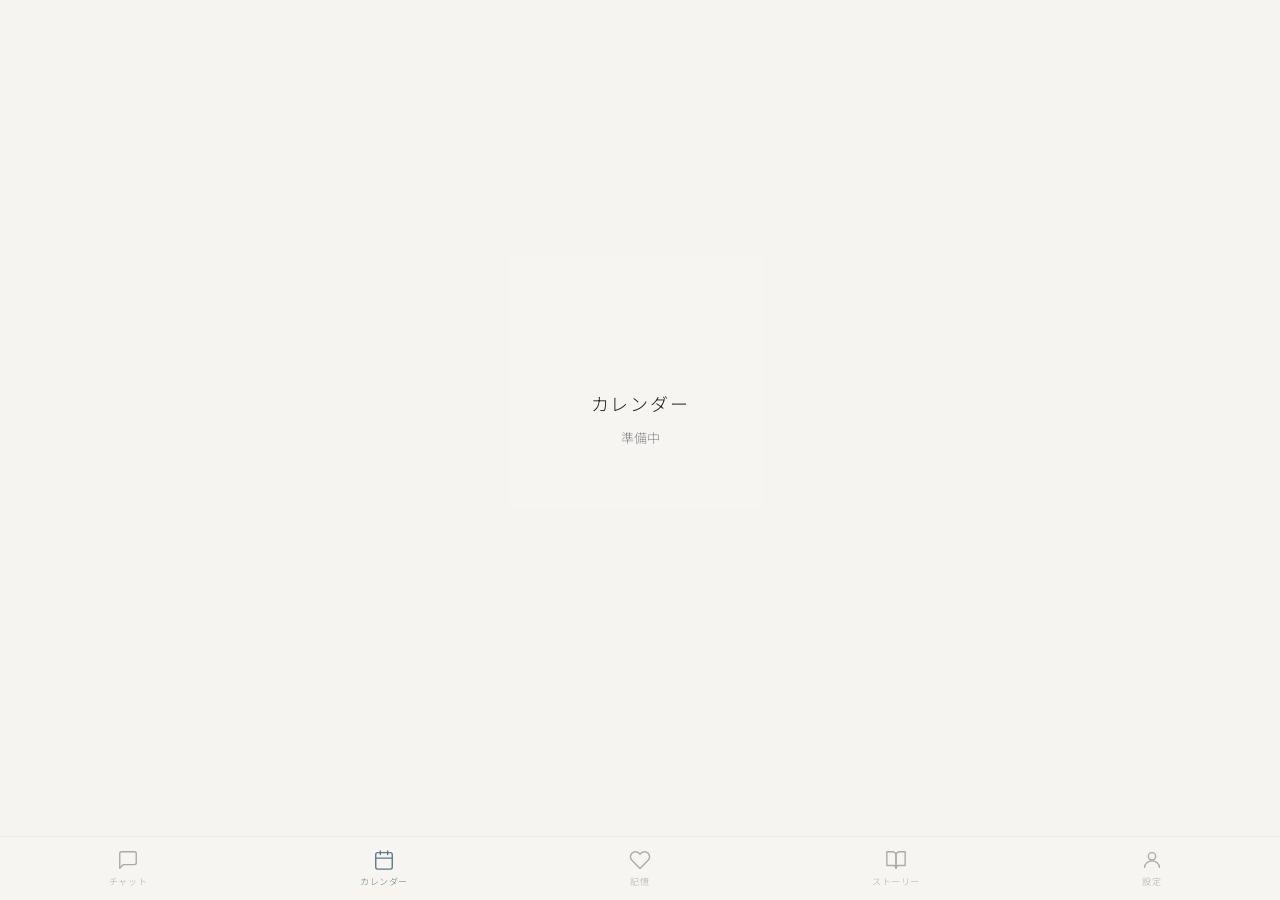
==== calendar.html @ 13427aef "feat: Phase1 UIリニューアル実装（チャット画面・デザイン・ナビ・モード切替） - index.html: 全面リライト（bg-layer/bg-overlay/app構造・5タブナビ） " ====
<!DOCTYPE html>
<html lang="ja">
<head>
    <meta charset="UTF-8">
    <meta name="viewport" content="width=device-width, initial-scale=1.0, viewport-fit=cover">
    <title>カレンダー — ゆい × 湊</title>
    <link rel="preconnect" href="https://fonts.googleapis.com">
    <link href="https://fonts.googleapis.com/css2?family=Noto+Sans+JP:wght@300;400&display=swap" rel="stylesheet">
    <link rel="stylesheet" href="css/style.css">
</head>
<body style="background:#F7F5F1;">
    <div class="placeholder-page">
        <h2>カレンダー</h2>
        <p>準備中</p>
    </div>
    <nav class="tab-bar">
        <a href="index.html" class="tab-item"><svg viewBox="0 0 24 24"><path d="M21 15a2 2 0 0 1-2 2H7l-4 4V5a2 2 0 0 1 2-2h14a2 2 0 0 1 2 2z"/></svg><span>チャット</span></a>
        <a href="calendar.html" class="tab-item active"><svg viewBox="0 0 24 24"><rect x="3" y="4" width="18" height="18" rx="2"/><line x1="16" y1="2" x2="16" y2="6"/><line x1="8" y1="2" x2="8" y2="6"/><line x1="3" y1="10" x2="21" y2="10"/></svg><span>カレンダー</span></a>
        <a href="memory.html" class="tab-item"><svg viewBox="0 0 24 24"><path d="M20.84 4.61a5.5 5.5 0 0 0-7.78 0L12 5.67l-1.06-1.06a5.5 5.5 0 0 0-7.78 7.78l1.06 1.06L12 21.23l7.78-7.78 1.06-1.06a5.5 5.5 0 0 0 0-7.78z"/></svg><span>記憶</span></a>
        <a href="story.html" class="tab-item"><svg viewBox="0 0 24 24"><path d="M2 3h6a4 4 0 0 1 4 4v14a3 3 0 0 0-3-3H2z"/><path d="M22 3h-6a4 4 0 0 0-4 4v14a3 3 0 0 1 3-3h7z"/></svg><span>ストーリー</span></a>
        <a href="character.html" class="tab-item"><svg viewBox="0 0 24 24"><circle cx="12" cy="8" r="4"/><path d="M4 20c0-4 3.6-7 8-7s8 3 8 7"/></svg><span>設定</span></a>
    </nav>
</body>
</html>
---- css/style.css ----
/* ===== RESET & BASE ===== */
*, *::before, *::after {
    box-sizing: border-box;
    margin: 0;
    padding: 0;
    -webkit-tap-highlight-color: transparent;
}

:root {
    --accent: #5C7A8A;
    --accent-light: rgba(92, 122, 138, 0.15);
    --text: #1A1A1A;
    --text-sub: #888888;
    --border: #E5E0DA;
    --surface: rgba(247, 245, 241, 0.92);
    --font: 'Noto Sans JP', sans-serif;
    --tab-h: 64px;
}

html, body {
    height: 100%;
    overflow: hidden;
    font-family: var(--font);
    font-weight: 300;
    background: #1a1a1a;
}

/* ===== BACKGROUND ===== */
.bg-layer {
    position: fixed;
    inset: 0;
    background-size: cover;
    background-position: center;
    z-index: 0;
    transition: opacity 0.8s ease;
}

.bg-layer.fade-out { opacity: 0; }

.bg-overlay {
    position: fixed;
    inset: 0;
    background: rgba(0, 0, 0, 0.38);
    z-index: 1;
}

/* ===== APP SHELL ===== */
.app {
    position: fixed;
    inset: 0;
    bottom: var(--tab-h);
    z-index: 2;
    display: flex;
    flex-direction: column;
}

/* ===== TOP BAR ===== */
.top-bar {
    display: flex;
    justify-content: space-between;
    align-items: center;
    padding: 14px 20px;
    padding-top: calc(14px + env(safe-area-inset-top, 0px));
    backdrop-filter: blur(24px) saturate(1.2);
    -webkit-backdrop-filter: blur(24px) saturate(1.2);
    background: rgba(0, 0, 0, 0.18);
    border-bottom: 1px solid rgba(255, 255, 255, 0.08);
    flex-shrink: 0;
}

.situation-info {
    display: flex;
    align-items: center;
    gap: 10px;
}

.location-name {
    font-size: 13px;
    font-weight: 300;
    color: rgba(255, 255, 255, 0.9);
    letter-spacing: 0.08em;
}

.mode-tag {
    font-size: 10px;
    color: rgba(255, 255, 255, 0.7);
    border: 1px solid rgba(255, 255, 255, 0.3);
    border-radius: 20px;
    padding: 2px 9px;
    letter-spacing: 0.06em;
}

.mode-tag.line-mode {
    border-color: rgba(92, 122, 138, 0.6);
    color: rgba(180, 210, 225, 0.9);
}

.current-time {
    font-size: 12px;
    color: rgba(255, 255, 255, 0.5);
    letter-spacing: 0.05em;
    font-feature-settings: "tnum";
}

/* ===== CHAT AREA ===== */
.chat-area {
    flex: 1;
    overflow-y: auto;
    padding: 24px 20px 16px;
    display: flex;
    flex-direction: column;
    gap: 20px;
    scroll-behavior: smooth;
    scrollbar-width: none;
    -ms-overflow-style: none;
}

.chat-area::-webkit-scrollbar { display: none; }

/* ===== LINE MODE ===== */
.line-msg {
    display: flex;
    flex-direction: column;
    max-width: 72%;
    gap: 3px;
}

.line-msg.yui { align-self: flex-end; align-items: flex-end; }
.line-msg.minato { align-self: flex-start; align-items: flex-start; }

.line-sender {
    font-size: 10px;
    color: rgba(255, 255, 255, 0.45);
    letter-spacing: 0.04em;
    padding: 0 4px;
}

.bubble {
    padding: 11px 16px;
    font-size: 14px;
    line-height: 1.7;
    font-weight: 300;
    word-break: break-word;
}

.line-msg.yui .bubble {
    background: rgba(92, 122, 138, 0.88);
    color: #fff;
    border-radius: 20px 20px 4px 20px;
    backdrop-filter: blur(10px);
}

.line-msg.minato .bubble {
    background: rgba(255, 255, 255, 0.88);
    color: var(--text);
    border-radius: 20px 20px 20px 4px;
    backdrop-filter: blur(10px);
}

/* ===== TOGETHER MODE ===== */
.together-msg {
    align-self: center;
    text-align: center;
    max-width: 300px;
    display: flex;
    flex-direction: column;
    gap: 6px;
}

.together-msg.yui {
    max-width: 280px;
}

.action-text {
    font-size: 12px;
    font-style: italic;
    color: rgba(255, 255, 255, 0.5);
    line-height: 1.6;
    letter-spacing: 0.02em;
}

.dialogue-text {
    font-size: 15px;
    font-weight: 300;
    color: rgba(255, 255, 255, 0.95);
    line-height: 1.9;
    text-shadow: 0 1px 6px rgba(0, 0, 0, 0.4);
    letter-spacing: 0.02em;
}

.together-msg.yui .dialogue-text {
    font-size: 13px;
    color: rgba(255, 255, 255, 0.6);
}

/* ===== TYPING INDICATOR ===== */
.typing-indicator {
    display: flex;
    gap: 5px;
    align-items: center;
    padding: 12px 16px;
    background: rgba(255, 255, 255, 0.88);
    border-radius: 20px 20px 20px 4px;
    width: fit-content;
    backdrop-filter: blur(10px);
    align-self: flex-start;
}

.typing-dot {
    width: 6px;
    height: 6px;
    border-radius: 50%;
    background: #bbb;
    animation: blink 1.4s infinite both;
}

.typing-dot:nth-child(2) { animation-delay: 0.2s; }
.typing-dot:nth-child(3) { animation-delay: 0.4s; }

@keyframes blink {
    0%, 80%, 100% { opacity: 0.25; transform: translateY(0); }
    40% { opacity: 1; transform: translateY(-3px); }
}

/* ===== ERROR MSG ===== */
.error-msg {
    align-self: center;
    font-size: 12px;
    color: rgba(255, 120, 100, 0.9);
    background: rgba(0, 0, 0, 0.3);
    padding: 8px 14px;
    border-radius: 12px;
    backdrop-filter: blur(8px);
}

/* ===== INPUT AREA ===== */
.input-area {
    flex-shrink: 0;
    padding: 12px 16px 16px;
    backdrop-filter: blur(24px) saturate(1.2);
    -webkit-backdrop-filter: blur(24px) saturate(1.2);
    background: rgba(0, 0, 0, 0.18);
    border-top: 1px solid rgba(255, 255, 255, 0.08);
}

.input-row {
    display: flex;
    align-items: center;
    gap: 10px;
    background: rgba(255, 255, 255, 0.12);
    border: 1px solid rgba(255, 255, 255, 0.18);
    border-radius: 28px;
    padding: 8px 8px 8px 18px;
}

.input-row input {
    flex: 1;
    background: none;
    border: none;
    outline: none;
    font-family: var(--font);
    font-size: 14px;
    font-weight: 300;
    color: rgba(255, 255, 255, 0.9);
    min-width: 0;
}

.input-row input::placeholder {
    color: rgba(255, 255, 255, 0.35);
}

.send-btn {
    width: 38px;
    height: 38px;
    border-radius: 50%;
    background: rgba(255, 255, 255, 0.9);
    border: none;
    cursor: pointer;
    display: flex;
    align-items: center;
    justify-content: center;
    color: var(--accent);
    flex-shrink: 0;
    transition: background 0.2s, transform 0.1s;
}

.send-btn:active { transform: scale(0.93); }
.send-btn:disabled { opacity: 0.4; cursor: default; }

.send-btn svg {
    width: 17px;
    height: 17px;
}

/* ===== TAB BAR ===== */
.tab-bar {
    position: fixed;
    bottom: 0;
    left: 0;
    right: 0;
    height: var(--tab-h);
    padding-bottom: env(safe-area-inset-bottom, 0px);
    backdrop-filter: blur(24px) saturate(1.2);
    -webkit-backdrop-filter: blur(24px) saturate(1.2);
    background: rgba(247, 245, 241, 0.88);
    border-top: 1px solid rgba(229, 224, 218, 0.6);
    display: flex;
    z-index: 10;
}

.tab-item {
    flex: 1;
    display: flex;
    flex-direction: column;
    align-items: center;
    justify-content: center;
    gap: 4px;
    text-decoration: none;
    color: #aaa;
    font-size: 9px;
    letter-spacing: 0.06em;
    transition: color 0.2s;
}

.tab-item.active { color: var(--accent); }

.tab-item svg {
    width: 22px;
    height: 22px;
    stroke: currentColor;
    fill: none;
    stroke-width: 1.5;
    stroke-linecap: round;
    stroke-linejoin: round;
}

/* ===== PLACEHOLDER PAGES ===== */
.placeholder-page {
    position: fixed;
    inset: 0;
    bottom: var(--tab-h);
    background: var(--surface);
    display: flex;
    flex-direction: column;
    align-items: center;
    justify-content: center;
    gap: 12px;
    z-index: 2;
}

.placeholder-page h2 {
    font-size: 18px;
    font-weight: 300;
    color: var(--text);
    letter-spacing: 0.1em;
}

.placeholder-page p {
    font-size: 13px;
    color: var(--text-sub);
}
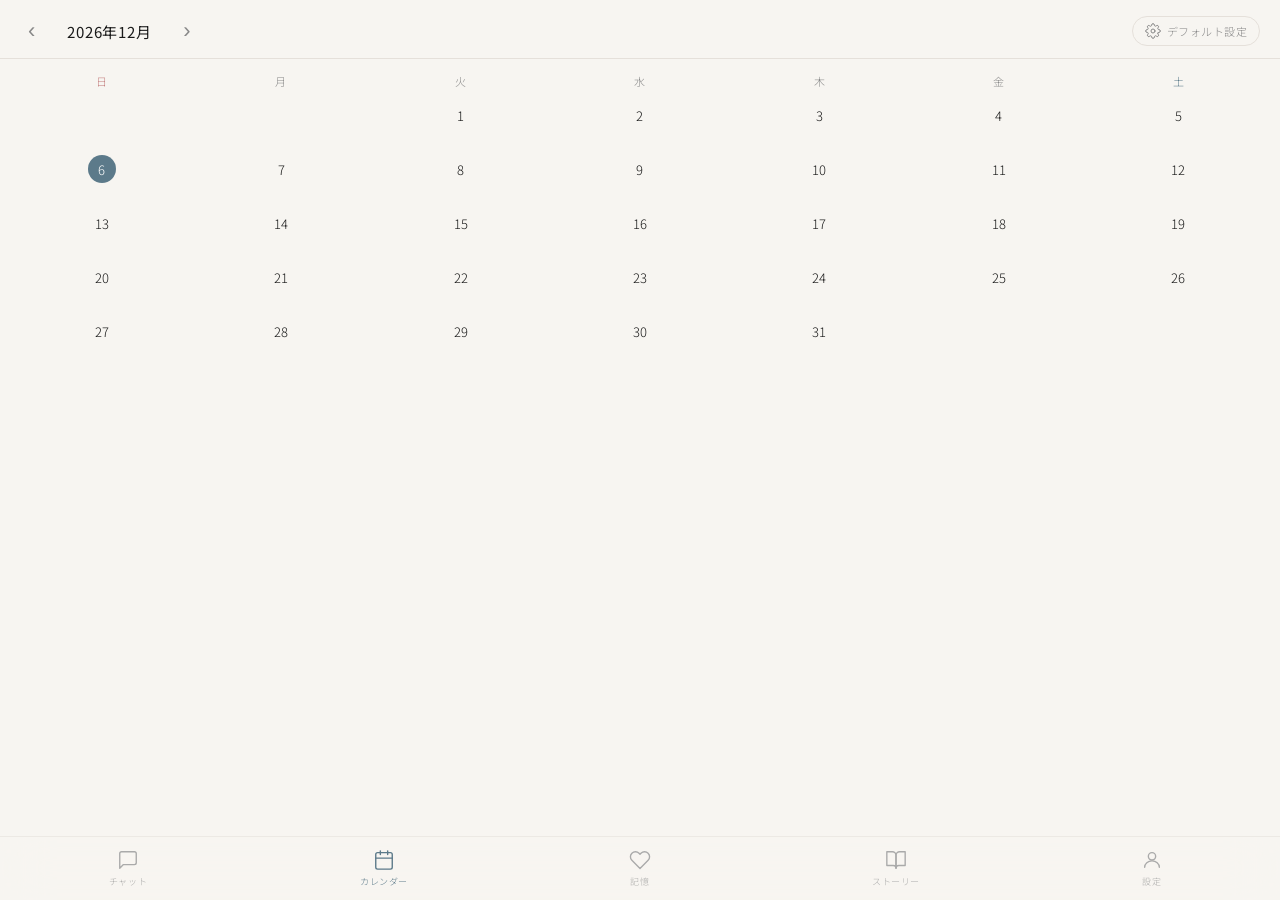
==== commit 054d8852: "feat: カレンダー画面実装（月表示・イベント追加・デフォルトスケジュール・チャット連動） フロントエンド: - calendar.html: 月カレンダーUI + イベント追加モーダル + デフォ" ====
--- a/calendar.html
+++ b/calendar.html
@@ -8,11 +8,33 @@
     <link href="https://fonts.googleapis.com/css2?family=Noto+Sans+JP:wght@300;400&display=swap" rel="stylesheet">
     <link rel="stylesheet" href="css/style.css">
 </head>
-<body style="background:#F7F5F1;">
-    <div class="placeholder-page">
-        <h2>カレンダー</h2>
-        <p>準備中</p>
+<body class="cal-page">
+
+    <!-- ── メイン ── -->
+    <div class="cal-app">
+
+        <!-- ヘッダー -->
+        <header class="cal-header">
+            <div class="cal-nav">
+                <button class="cal-nav-btn" onclick="prevMonth()">‹</button>
+                <span id="calMonthLabel" class="cal-month-label"></span>
+                <button class="cal-nav-btn" onclick="nextMonth()">›</button>
+            </div>
+            <button class="cal-schedule-btn" onclick="openScheduleModal()">
+                <svg viewBox="0 0 24 24" fill="none" stroke="currentColor" stroke-width="1.5" stroke-linecap="round" stroke-linejoin="round" width="16" height="16"><circle cx="12" cy="12" r="3"/><path d="M19.4 15a1.65 1.65 0 0 0 .33 1.82l.06.06a2 2 0 0 1-2.83 2.83l-.06-.06a1.65 1.65 0 0 0-1.82-.33 1.65 1.65 0 0 0-1 1.51V21a2 2 0 0 1-4 0v-.09A1.65 1.65 0 0 0 9 19.4a1.65 1.65 0 0 0-1.82.33l-.06.06a2 2 0 0 1-2.83-2.83l.06-.06A1.65 1.65 0 0 0 4.68 15a1.65 1.65 0 0 0-1.51-1H3a2 2 0 0 1 0-4h.09A1.65 1.65 0 0 0 4.6 9a1.65 1.65 0 0 0-.33-1.82l-.06-.06a2 2 0 0 1 2.83-2.83l.06.06A1.65 1.65 0 0 0 9 4.68a1.65 1.65 0 0 0 1-1.51V3a2 2 0 0 1 4 0v.09a1.65 1.65 0 0 0 1 1.51 1.65 1.65 0 0 0 1.82-.33l.06-.06a2 2 0 0 1 2.83 2.83l-.06.06A1.65 1.65 0 0 0 19.4 9a1.65 1.65 0 0 0 1.51 1H21a2 2 0 0 1 0 4h-.09a1.65 1.65 0 0 0-1.51 1z"/></svg>
+                デフォルト設定
+            </button>
+        </header>
+
+        <!-- カレンダーグリッド -->
+        <div class="cal-grid" id="calGrid"></div>
+
+        <!-- 日付パネル -->
+        <div class="date-panel" id="datePanel"></div>
+
     </div>
+
+    <!-- タブバー -->
     <nav class="tab-bar">
         <a href="index.html" class="tab-item"><svg viewBox="0 0 24 24"><path d="M21 15a2 2 0 0 1-2 2H7l-4 4V5a2 2 0 0 1 2-2h14a2 2 0 0 1 2 2z"/></svg><span>チャット</span></a>
         <a href="calendar.html" class="tab-item active"><svg viewBox="0 0 24 24"><rect x="3" y="4" width="18" height="18" rx="2"/><line x1="16" y1="2" x2="16" y2="6"/><line x1="8" y1="2" x2="8" y2="6"/><line x1="3" y1="10" x2="21" y2="10"/></svg><span>カレンダー</span></a>
@@ -20,5 +42,93 @@
         <a href="story.html" class="tab-item"><svg viewBox="0 0 24 24"><path d="M2 3h6a4 4 0 0 1 4 4v14a3 3 0 0 0-3-3H2z"/><path d="M22 3h-6a4 4 0 0 0-4 4v14a3 3 0 0 1 3-3h7z"/></svg><span>ストーリー</span></a>
         <a href="character.html" class="tab-item"><svg viewBox="0 0 24 24"><circle cx="12" cy="8" r="4"/><path d="M4 20c0-4 3.6-7 8-7s8 3 8 7"/></svg><span>設定</span></a>
     </nav>
+
+    <!-- ── イベント追加モーダル ── -->
+    <div class="modal-backdrop" id="eventModalBackdrop"></div>
+    <div class="modal" id="eventModal">
+        <div class="modal-header">
+            <span class="modal-title">予定を追加</span>
+            <button class="modal-close" onclick="closeEventModal()">×</button>
+        </div>
+        <form id="eventForm" class="modal-body">
+            <div class="form-group">
+                <label class="form-label">タイトル</label>
+                <input type="text" id="eventTitle" class="form-input" placeholder="例：記念日ディナー" required>
+            </div>
+            <div class="form-group">
+                <label class="form-label">日付</label>
+                <input type="date" id="eventDate" class="form-input" required>
+            </div>
+            <div class="form-group">
+                <label class="form-label">種類</label>
+                <div class="type-select">
+                    <label class="type-opt"><input type="radio" name="eventTypeR" value="plan" checked><span style="--c:#5C7A8A">予定</span></label>
+                    <label class="type-opt"><input type="radio" name="eventTypeR" value="anniversary"><span style="--c:#C27B7B">記念日</span></label>
+                    <label class="type-opt"><input type="radio" name="eventTypeR" value="memory"><span style="--c:#B5935A">思い出</span></label>
+                </div>
+                <input type="hidden" id="eventType" value="plan">
+            </div>
+            <div class="form-group">
+                <label class="form-label">場所</label>
+                <select id="eventLocation" class="form-input form-select">
+                    <option value="home_minato">湊の家</option>
+                    <option value="home_yui">ゆいの家</option>
+                    <option value="workplace">職場</option>
+                    <option value="cafe">カフェ</option>
+                    <option value="date_out">外出・デート</option>
+                    <option value="travel">旅行先</option>
+                </select>
+            </div>
+            <div class="form-group">
+                <label class="form-label">モード</label>
+                <div class="form-static" id="eventModeDisplay">いっしょ</div>
+            </div>
+            <div class="form-row">
+                <div class="form-group">
+                    <label class="form-label">開始時間（任意）</label>
+                    <input type="time" id="eventStartTime" class="form-input">
+                </div>
+                <div class="form-group">
+                    <label class="form-label">終了時間（任意）</label>
+                    <input type="time" id="eventEndTime" class="form-input">
+                </div>
+            </div>
+            <button type="submit" id="eventSubmitBtn" class="form-submit">保存する</button>
+        </form>
+    </div>
+
+    <!-- ── デフォルトスケジュールモーダル ── -->
+    <div class="modal-backdrop" id="scheduleModalBackdrop"></div>
+    <div class="modal" id="scheduleModal">
+        <div class="modal-header">
+            <span class="modal-title">デフォルト設定</span>
+            <button class="modal-close" onclick="closeScheduleModal()">×</button>
+        </div>
+        <div class="modal-body">
+            <p class="schedule-note">予定がない日に適用されるデフォルトの場所・モードを設定できます。</p>
+
+            <div class="schedule-section">
+                <h3 class="schedule-day-label">平日</h3>
+                <div id="scheduleWeekday"></div>
+            </div>
+
+            <div class="schedule-section">
+                <h3 class="schedule-day-label">土日・祝日</h3>
+                <div id="scheduleWeekend"></div>
+            </div>
+
+            <button id="scheduleSaveBtn" class="form-submit" onclick="handleSaveSchedule()">保存する</button>
+        </div>
+    </div>
+
+    <script src="js/calendar.js"></script>
+    <script>
+        // radio → hidden input 同期
+        document.querySelectorAll('input[name="eventTypeR"]').forEach(r => {
+            r.addEventListener('change', () => {
+                document.getElementById('eventType').value = r.value;
+            });
+        });
+    </script>
 </body>
 </html>
--- a/css/style.css
+++ b/css/style.css
@@ -359,3 +359,461 @@
     font-size: 13px;
     color: var(--text-sub);
 }
+
+/* ===== CALENDAR PAGE ===== */
+.cal-page {
+    background: #F7F5F1;
+    min-height: 100%;
+}
+
+.cal-app {
+    position: fixed;
+    inset: 0;
+    bottom: var(--tab-h);
+    display: flex;
+    flex-direction: column;
+    background: #F7F5F1;
+    overflow-y: auto;
+    z-index: 2;
+}
+
+.cal-header {
+    display: flex;
+    align-items: center;
+    justify-content: space-between;
+    padding: 16px 20px 12px;
+    padding-top: calc(16px + env(safe-area-inset-top, 0px));
+    background: #F7F5F1;
+    border-bottom: 1px solid var(--border);
+    flex-shrink: 0;
+    position: sticky;
+    top: 0;
+    z-index: 5;
+}
+
+.cal-nav {
+    display: flex;
+    align-items: center;
+    gap: 16px;
+}
+
+.cal-month-label {
+    font-size: 15px;
+    font-weight: 400;
+    color: var(--text);
+    letter-spacing: 0.05em;
+    min-width: 100px;
+    text-align: center;
+}
+
+.cal-nav-btn {
+    background: none;
+    border: none;
+    font-size: 22px;
+    color: var(--text-sub);
+    cursor: pointer;
+    padding: 4px 8px;
+    line-height: 1;
+    transition: color 0.15s;
+}
+.cal-nav-btn:hover { color: var(--accent); }
+
+.cal-schedule-btn {
+    display: flex;
+    align-items: center;
+    gap: 6px;
+    background: none;
+    border: 1px solid var(--border);
+    border-radius: 20px;
+    padding: 6px 12px;
+    font-family: var(--font);
+    font-size: 11px;
+    font-weight: 300;
+    color: var(--text-sub);
+    cursor: pointer;
+    letter-spacing: 0.04em;
+    transition: border-color 0.15s, color 0.15s;
+}
+.cal-schedule-btn:hover { border-color: var(--accent); color: var(--accent); }
+.cal-schedule-btn svg { flex-shrink: 0; }
+
+.cal-grid {
+    display: grid;
+    grid-template-columns: repeat(7, 1fr);
+    padding: 8px 12px 0;
+    flex-shrink: 0;
+}
+
+.cal-weekday {
+    text-align: center;
+    font-size: 11px;
+    color: var(--text-sub);
+    padding: 6px 0;
+    letter-spacing: 0.04em;
+}
+.cal-weekday.sun { color: #C27B7B; }
+.cal-weekday.sat { color: var(--accent); }
+
+.cal-day {
+    display: flex;
+    flex-direction: column;
+    align-items: center;
+    padding: 6px 2px 8px;
+    cursor: pointer;
+    border-radius: 8px;
+    transition: background 0.12s;
+    min-height: 54px;
+    position: relative;
+}
+.cal-day:hover:not(.empty) { background: rgba(92, 122, 138, 0.06); }
+.cal-day.empty { cursor: default; }
+
+.cal-day.today .cal-day-num {
+    background: var(--accent);
+    color: #fff;
+    border-radius: 50%;
+    width: 28px;
+    height: 28px;
+    display: flex;
+    align-items: center;
+    justify-content: center;
+}
+
+.cal-day.selected:not(.today) .cal-day-num {
+    background: rgba(92, 122, 138, 0.15);
+    border-radius: 50%;
+    width: 28px;
+    height: 28px;
+    display: flex;
+    align-items: center;
+    justify-content: center;
+}
+
+.cal-day-num {
+    font-size: 13px;
+    font-weight: 300;
+    color: var(--text);
+    width: 28px;
+    height: 28px;
+    display: flex;
+    align-items: center;
+    justify-content: center;
+}
+
+.cal-dots {
+    display: flex;
+    gap: 3px;
+    margin-top: 3px;
+}
+
+.cal-dot {
+    width: 5px;
+    height: 5px;
+    border-radius: 50%;
+    display: block;
+}
+
+.date-panel {
+    display: none;
+    padding: 16px 20px;
+    border-top: 1px solid var(--border);
+    flex-shrink: 0;
+}
+.date-panel.active { display: block; }
+
+.date-panel-header {
+    display: flex;
+    align-items: center;
+    justify-content: space-between;
+    margin-bottom: 12px;
+}
+
+.date-panel-title {
+    font-size: 14px;
+    font-weight: 400;
+    color: var(--text);
+    letter-spacing: 0.04em;
+}
+
+.add-event-btn {
+    background: var(--accent);
+    color: #fff;
+    border: none;
+    border-radius: 20px;
+    padding: 6px 14px;
+    font-family: var(--font);
+    font-size: 12px;
+    font-weight: 300;
+    cursor: pointer;
+    letter-spacing: 0.04em;
+    transition: opacity 0.15s;
+}
+.add-event-btn:hover { opacity: 0.85; }
+
+.date-panel-empty {
+    font-size: 13px;
+    color: var(--text-sub);
+    text-align: center;
+    padding: 16px 0;
+}
+
+.event-item {
+    display: flex;
+    align-items: center;
+    gap: 10px;
+    padding: 10px 0;
+    border-bottom: 1px solid var(--border);
+}
+.event-item:last-child { border-bottom: none; }
+
+.event-dot-sm {
+    width: 8px;
+    height: 8px;
+    border-radius: 50%;
+    flex-shrink: 0;
+}
+
+.event-info {
+    flex: 1;
+    display: flex;
+    flex-direction: column;
+    gap: 2px;
+}
+
+.event-title {
+    font-size: 14px;
+    font-weight: 300;
+    color: var(--text);
+}
+
+.event-meta {
+    font-size: 11px;
+    color: var(--text-sub);
+    letter-spacing: 0.03em;
+}
+
+.event-delete-btn {
+    background: none;
+    border: none;
+    color: var(--text-sub);
+    font-size: 16px;
+    cursor: pointer;
+    padding: 4px 8px;
+    line-height: 1;
+    transition: color 0.15s;
+    flex-shrink: 0;
+}
+.event-delete-btn:hover { color: #C27B7B; }
+
+/* ===== MODAL ===== */
+.modal-backdrop {
+    display: none;
+    position: fixed;
+    inset: 0;
+    background: rgba(0, 0, 0, 0.4);
+    z-index: 20;
+}
+
+.modal {
+    display: none;
+    position: fixed;
+    left: 50%;
+    top: 50%;
+    transform: translate(-50%, -50%);
+    width: calc(100% - 40px);
+    max-width: 440px;
+    max-height: 90vh;
+    background: #fff;
+    border-radius: 20px;
+    z-index: 21;
+    overflow: hidden;
+    flex-direction: column;
+}
+
+.modal-backdrop.open { display: block; }
+.modal.open { display: flex; flex-direction: column; }
+
+.modal-header {
+    display: flex;
+    align-items: center;
+    justify-content: space-between;
+    padding: 18px 20px 14px;
+    border-bottom: 1px solid var(--border);
+    flex-shrink: 0;
+}
+
+.modal-title {
+    font-size: 15px;
+    font-weight: 400;
+    color: var(--text);
+    letter-spacing: 0.05em;
+}
+
+.modal-close {
+    background: none;
+    border: none;
+    font-size: 20px;
+    color: var(--text-sub);
+    cursor: pointer;
+    padding: 0 4px;
+    line-height: 1;
+}
+
+.modal-body {
+    overflow-y: auto;
+    padding: 20px;
+    display: flex;
+    flex-direction: column;
+    gap: 16px;
+}
+
+.form-group {
+    display: flex;
+    flex-direction: column;
+    gap: 6px;
+}
+
+.form-row {
+    display: grid;
+    grid-template-columns: 1fr 1fr;
+    gap: 12px;
+}
+
+.form-label {
+    font-size: 11px;
+    color: var(--text-sub);
+    letter-spacing: 0.06em;
+}
+
+.form-input {
+    border: 1px solid var(--border);
+    border-radius: 10px;
+    padding: 10px 12px;
+    font-family: var(--font);
+    font-size: 14px;
+    font-weight: 300;
+    color: var(--text);
+    background: #fff;
+    outline: none;
+    transition: border-color 0.15s;
+    width: 100%;
+    box-sizing: border-box;
+    -webkit-appearance: none;
+}
+.form-input:focus { border-color: var(--accent); }
+
+.form-select { cursor: pointer; }
+
+.form-static {
+    font-size: 13px;
+    color: var(--accent);
+    padding: 4px 0;
+    font-weight: 400;
+    letter-spacing: 0.04em;
+}
+
+.type-select {
+    display: flex;
+    gap: 10px;
+}
+
+.type-opt {
+    display: flex;
+    align-items: center;
+    gap: 6px;
+    cursor: pointer;
+    padding: 8px 14px;
+    border: 1px solid var(--border);
+    border-radius: 20px;
+    transition: border-color 0.15s;
+    flex: 1;
+    justify-content: center;
+}
+
+.type-opt input { display: none; }
+
+.type-opt span {
+    font-size: 12px;
+    font-weight: 300;
+    color: var(--c, var(--accent));
+    letter-spacing: 0.04em;
+}
+
+.type-opt:has(input:checked) {
+    border-color: var(--c, var(--accent));
+    background: rgba(92, 122, 138, 0.06);
+}
+
+.form-submit {
+    background: var(--accent);
+    color: #fff;
+    border: none;
+    border-radius: 12px;
+    padding: 14px;
+    font-family: var(--font);
+    font-size: 14px;
+    font-weight: 300;
+    cursor: pointer;
+    letter-spacing: 0.05em;
+    transition: opacity 0.15s;
+    width: 100%;
+    margin-top: 4px;
+}
+.form-submit:hover { opacity: 0.88; }
+.form-submit:disabled { opacity: 0.45; cursor: default; }
+
+.schedule-note {
+    font-size: 12px;
+    color: var(--text-sub);
+    line-height: 1.7;
+    margin-bottom: 4px;
+}
+
+.schedule-section { margin-bottom: 20px; }
+
+.schedule-day-label {
+    font-size: 12px;
+    font-weight: 400;
+    color: var(--text-sub);
+    letter-spacing: 0.08em;
+    margin-bottom: 8px;
+}
+
+.schedule-row {
+    display: flex;
+    align-items: center;
+    gap: 10px;
+    padding: 8px 0;
+    border-bottom: 1px solid var(--border);
+}
+.schedule-row:last-child { border-bottom: none; }
+
+.schedule-time {
+    font-size: 11px;
+    color: var(--text-sub);
+    min-width: 90px;
+    letter-spacing: 0.02em;
+}
+
+.schedule-loc-select {
+    flex: 1;
+    border: 1px solid var(--border);
+    border-radius: 8px;
+    padding: 6px 10px;
+    font-family: var(--font);
+    font-size: 13px;
+    font-weight: 300;
+    color: var(--text);
+    background: #fff;
+    outline: none;
+    -webkit-appearance: none;
+    cursor: pointer;
+}
+
+.schedule-mode {
+    font-size: 11px;
+    color: var(--accent);
+    min-width: 40px;
+    text-align: right;
+    letter-spacing: 0.04em;
+}
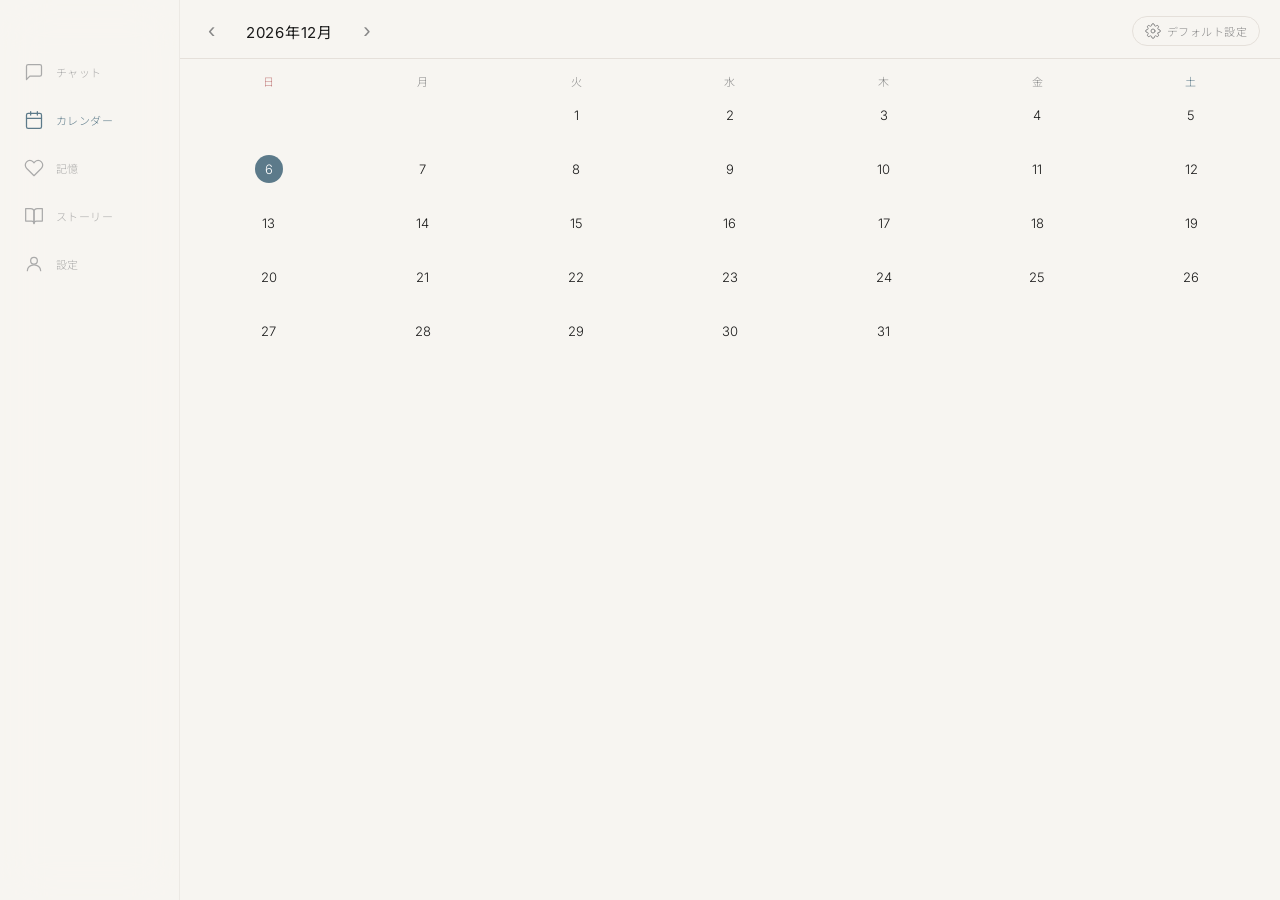
==== commit 0e4e4349: "style: フォント Inter 追加・トップバー＆入力欄をベージュ系に変更 - 全HTMLに Inter フォント追加（数字・ラテン文字に適用） - --font を Inter → Noto S" ====
--- a/calendar.html
+++ b/calendar.html
@@ -5,7 +5,7 @@
     <meta name="viewport" content="width=device-width, initial-scale=1.0, viewport-fit=cover">
     <title>カレンダー — ゆい × 湊</title>
     <link rel="preconnect" href="https://fonts.googleapis.com">
-    <link href="https://fonts.googleapis.com/css2?family=Noto+Sans+JP:wght@300;400&display=swap" rel="stylesheet">
+    <link href="https://fonts.googleapis.com/css2?family=Inter:wght@300;400&family=Noto+Sans+JP:wght@300;400&display=swap" rel="stylesheet">
     <link rel="stylesheet" href="css/style.css">
 </head>
 <body class="cal-page">
--- a/css/style.css
+++ b/css/style.css
@@ -12,8 +12,9 @@
     --text: #1A1A1A;
     --text-sub: #888888;
     --border: #E5E0DA;
-    --surface: rgba(247, 245, 241, 0.92);
-    --font: 'Noto Sans JP', sans-serif;
+    --surface: rgba(247, 245, 241, 0.95);
+    --bg: #F5F2EE;
+    --font: 'Inter', 'Noto Sans JP', sans-serif;
     --tab-h: 64px;
 }
 
@@ -40,7 +41,7 @@
 .bg-overlay {
     position: fixed;
     inset: 0;
-    background: rgba(0, 0, 0, 0.38);
+    background: rgba(0, 0, 0, 0.22);
     z-index: 1;
 }
 
@@ -61,10 +62,10 @@
     align-items: center;
     padding: 14px 20px;
     padding-top: calc(14px + env(safe-area-inset-top, 0px));
-    backdrop-filter: blur(24px) saturate(1.2);
-    -webkit-backdrop-filter: blur(24px) saturate(1.2);
-    background: rgba(0, 0, 0, 0.18);
-    border-bottom: 1px solid rgba(255, 255, 255, 0.08);
+    backdrop-filter: blur(20px) saturate(1.1);
+    -webkit-backdrop-filter: blur(20px) saturate(1.1);
+    background: rgba(245, 242, 238, 0.92);
+    border-bottom: 1px solid var(--border);
     flex-shrink: 0;
 }
 
@@ -76,29 +77,31 @@
 
 .location-name {
     font-size: 13px;
-    font-weight: 300;
-    color: rgba(255, 255, 255, 0.9);
-    letter-spacing: 0.08em;
+    font-weight: 400;
+    color: var(--text);
+    letter-spacing: 0.06em;
 }
 
 .mode-tag {
     font-size: 10px;
-    color: rgba(255, 255, 255, 0.7);
-    border: 1px solid rgba(255, 255, 255, 0.3);
+    color: var(--text-sub);
+    border: 1px solid var(--border);
     border-radius: 20px;
     padding: 2px 9px;
     letter-spacing: 0.06em;
+    font-family: 'Inter', sans-serif;
 }
 
 .mode-tag.line-mode {
-    border-color: rgba(92, 122, 138, 0.6);
-    color: rgba(180, 210, 225, 0.9);
+    border-color: rgba(92, 122, 138, 0.5);
+    color: var(--accent);
 }
 
 .current-time {
     font-size: 12px;
-    color: rgba(255, 255, 255, 0.5);
-    letter-spacing: 0.05em;
+    color: var(--text-sub);
+    letter-spacing: 0.03em;
+    font-family: 'Inter', sans-serif;
     font-feature-settings: "tnum";
 }
 
@@ -159,38 +162,53 @@
 
 /* ===== TOGETHER MODE ===== */
 .together-msg {
-    align-self: center;
-    text-align: center;
-    max-width: 300px;
-    display: flex;
-    flex-direction: column;
-    gap: 6px;
+    display: flex;
+    flex-direction: column;
+    max-width: 72%;
+    gap: 4px;
+}
+
+.together-msg.minato {
+    align-self: flex-start;
+    align-items: flex-start;
 }
 
 .together-msg.yui {
-    max-width: 280px;
-}
-
+    align-self: flex-end;
+    align-items: flex-end;
+}
+
+/* 行動描写：吹き出し外・斜体・薄字 */
 .action-text {
-    font-size: 12px;
+    font-size: 13px;
     font-style: italic;
-    color: rgba(255, 255, 255, 0.5);
+    color: rgba(255, 255, 255, 0.42);
     line-height: 1.6;
     letter-spacing: 0.02em;
-}
-
-.dialogue-text {
-    font-size: 15px;
-    font-weight: 300;
+    padding: 0 4px;
+}
+
+/* いっしょモードの吹き出し */
+.dialogue-bubble {
+    padding: 11px 16px;
+    font-size: 14px;
+    line-height: 1.7;
+    font-weight: 300;
+    word-break: break-word;
+    backdrop-filter: blur(10px);
+    -webkit-backdrop-filter: blur(10px);
+}
+
+.together-msg.minato .dialogue-bubble {
+    background: rgba(18, 18, 18, 0.72);
     color: rgba(255, 255, 255, 0.95);
-    line-height: 1.9;
-    text-shadow: 0 1px 6px rgba(0, 0, 0, 0.4);
-    letter-spacing: 0.02em;
-}
-
-.together-msg.yui .dialogue-text {
-    font-size: 13px;
-    color: rgba(255, 255, 255, 0.6);
+    border-radius: 20px 20px 20px 4px;
+}
+
+.together-msg.yui .dialogue-bubble {
+    background: rgba(92, 122, 138, 0.88);
+    color: #fff;
+    border-radius: 20px 20px 4px 20px;
 }
 
 /* ===== TYPING INDICATOR ===== */
@@ -237,18 +255,18 @@
 .input-area {
     flex-shrink: 0;
     padding: 12px 16px 16px;
-    backdrop-filter: blur(24px) saturate(1.2);
-    -webkit-backdrop-filter: blur(24px) saturate(1.2);
-    background: rgba(0, 0, 0, 0.18);
-    border-top: 1px solid rgba(255, 255, 255, 0.08);
+    backdrop-filter: blur(20px) saturate(1.1);
+    -webkit-backdrop-filter: blur(20px) saturate(1.1);
+    background: rgba(245, 242, 238, 0.92);
+    border-top: 1px solid var(--border);
 }
 
 .input-row {
     display: flex;
     align-items: center;
     gap: 10px;
-    background: rgba(255, 255, 255, 0.12);
-    border: 1px solid rgba(255, 255, 255, 0.18);
+    background: rgba(255, 255, 255, 0.75);
+    border: 1px solid var(--border);
     border-radius: 28px;
     padding: 8px 8px 8px 18px;
 }
@@ -261,12 +279,12 @@
     font-family: var(--font);
     font-size: 14px;
     font-weight: 300;
-    color: rgba(255, 255, 255, 0.9);
+    color: var(--text);
     min-width: 0;
 }
 
 .input-row input::placeholder {
-    color: rgba(255, 255, 255, 0.35);
+    color: rgba(26, 26, 26, 0.35);
 }
 
 .send-btn {
@@ -358,6 +376,78 @@
 .placeholder-page p {
     font-size: 13px;
     color: var(--text-sub);
+}
+
+/* ===== PC LAYOUT (768px+) ===== */
+@media (min-width: 768px) {
+    :root {
+        --side-nav-w: 180px;
+    }
+
+    /* App shifts right of side nav */
+    .app,
+    .cal-app {
+        left: var(--side-nav-w);
+        bottom: 0;
+    }
+
+    /* Bottom tab → Left side nav */
+    .tab-bar {
+        top: 0;
+        left: 0;
+        right: auto;
+        bottom: 0;
+        width: var(--side-nav-w);
+        height: 100%;
+        flex-direction: column;
+        justify-content: flex-start;
+        align-items: stretch;
+        border-top: none;
+        border-right: 1px solid rgba(229, 224, 218, 0.6);
+        padding: 48px 0 24px;
+    }
+
+    .tab-item {
+        flex: 0 0 auto;
+        flex-direction: row;
+        justify-content: flex-start;
+        gap: 12px;
+        padding: 14px 24px;
+        font-size: 11px;
+        letter-spacing: 0.04em;
+    }
+
+    .tab-item svg {
+        width: 20px;
+        height: 20px;
+        flex-shrink: 0;
+    }
+
+    /* Compact chat area centered */
+    .chat-area {
+        max-width: 680px;
+        width: 100%;
+        align-self: center;
+        padding: 24px 32px 16px;
+    }
+
+    .input-area {
+        max-width: 680px;
+        width: 100%;
+        align-self: center;
+        padding: 12px 32px 20px;
+    }
+
+    /* LINE bubbles less spread */
+    .line-msg {
+        max-width: 52%;
+    }
+
+    /* Placeholder pages on PC */
+    .placeholder-page {
+        left: var(--side-nav-w);
+        bottom: 0;
+    }
 }
 
 /* ===== CALENDAR PAGE ===== */
@@ -817,3 +907,155 @@
     text-align: right;
     letter-spacing: 0.04em;
 }
+
+@media (min-width: 768px) {
+    .cal-app {
+        left: var(--side-nav-w);
+        bottom: 0;
+    }
+}
+
+/* ===== MEMORY PAGE ===== */
+.mem-app {
+    position: fixed;
+    inset: 0;
+    bottom: var(--tab-h);
+    display: flex;
+    flex-direction: column;
+    background: #F7F5F1;
+    overflow-y: auto;
+    z-index: 2;
+}
+
+.mem-header {
+    display: flex;
+    align-items: flex-start;
+    justify-content: space-between;
+    padding: 20px 20px 16px;
+    padding-top: calc(20px + env(safe-area-inset-top, 0px));
+    background: #F7F5F1;
+    border-bottom: 1px solid var(--border);
+    flex-shrink: 0;
+    position: sticky;
+    top: 0;
+    z-index: 5;
+}
+
+.mem-title {
+    font-size: 17px;
+    font-weight: 400;
+    color: var(--text);
+    letter-spacing: 0.04em;
+}
+
+.mem-subtitle {
+    font-size: 11px;
+    color: var(--text-sub);
+    margin-top: 3px;
+    letter-spacing: 0.03em;
+}
+
+.mem-count {
+    font-size: 12px;
+    color: var(--text-sub);
+    letter-spacing: 0.02em;
+    margin-top: 4px;
+}
+
+.mem-list {
+    flex: 1;
+    padding: 8px 0 24px;
+}
+
+.mem-loading {
+    display: flex;
+    justify-content: center;
+    padding: 48px 0;
+}
+
+/* typing indicator reuse */
+.mem-loading .typing-indicator {
+    background: rgba(92, 122, 138, 0.12);
+}
+
+.mem-section {
+    padding: 0;
+}
+
+.mem-month {
+    font-size: 11px;
+    color: var(--text-sub);
+    letter-spacing: 0.06em;
+    padding: 16px 20px 8px;
+}
+
+.mem-item {
+    display: flex;
+    align-items: flex-start;
+    gap: 12px;
+    padding: 14px 20px;
+    border-bottom: 1px solid var(--border);
+    transition: background 0.15s;
+}
+
+.mem-item:last-child {
+    border-bottom: none;
+}
+
+.mem-heart {
+    width: 14px;
+    height: 14px;
+    color: #C27B7B;
+    flex-shrink: 0;
+    margin-top: 3px;
+    opacity: 0.75;
+}
+
+.mem-body {
+    flex: 1;
+    display: flex;
+    align-items: baseline;
+    justify-content: space-between;
+    gap: 12px;
+}
+
+.mem-text {
+    font-size: 14px;
+    font-weight: 300;
+    color: var(--text);
+    line-height: 1.6;
+    letter-spacing: 0.02em;
+}
+
+.mem-date {
+    font-size: 11px;
+    color: var(--text-sub);
+    flex-shrink: 0;
+    letter-spacing: 0.02em;
+}
+
+.mem-empty {
+    text-align: center;
+    color: var(--text-sub);
+    font-size: 13px;
+    padding: 64px 20px;
+    letter-spacing: 0.04em;
+}
+
+@media (min-width: 768px) {
+    .mem-app {
+        left: var(--side-nav-w);
+        bottom: 0;
+    }
+
+    .mem-list {
+        max-width: 640px;
+        width: 100%;
+        align-self: center;
+    }
+
+    .mem-header {
+        padding-left: calc(20px + (100% - var(--side-nav-w) - 640px) / 2);
+        padding-right: calc(20px + (100% - var(--side-nav-w) - 640px) / 2);
+    }
+}
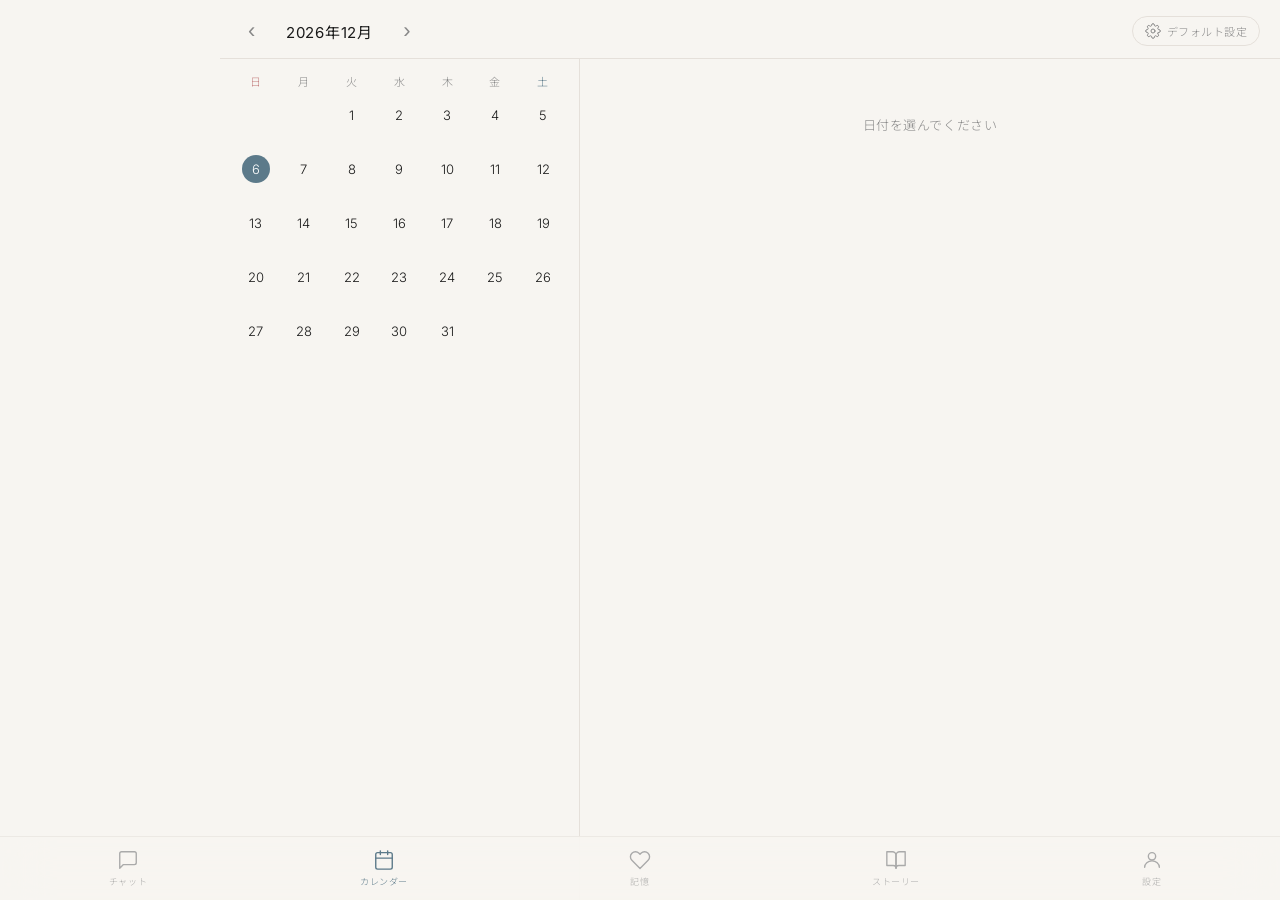
==== commit 3b1e5909: "feat: カレンダーPhase A リデザイン - クイック記録タイプ（ごはん/カフェ/お泊まり/散歩/家でゆっくり/ちょっと特別/その他） - ひとことメモ欄追加 - cal-body / cal" ====
--- a/calendar.html
+++ b/calendar.html
@@ -10,7 +10,6 @@
 </head>
 <body class="cal-page">
 
-    <!-- ── メイン ── -->
     <div class="cal-app">
 
         <!-- ヘッダー -->
@@ -26,11 +25,15 @@
             </button>
         </header>
 
-        <!-- カレンダーグリッド -->
-        <div class="cal-grid" id="calGrid"></div>
-
-        <!-- 日付パネル -->
-        <div class="date-panel" id="datePanel"></div>
+        <!-- グリッド + 詳細パネル -->
+        <div class="cal-body">
+            <div class="cal-grid-wrap">
+                <div class="cal-grid" id="calGrid"></div>
+            </div>
+            <div class="cal-detail" id="calDetail">
+                <div class="cal-detail-empty">日付を選んでください</div>
+            </div>
+        </div>
 
     </div>
 
@@ -43,45 +46,26 @@
         <a href="character.html" class="tab-item"><svg viewBox="0 0 24 24"><circle cx="12" cy="8" r="4"/><path d="M4 20c0-4 3.6-7 8-7s8 3 8 7"/></svg><span>設定</span></a>
     </nav>
 
-    <!-- ── イベント追加モーダル ── -->
+    <!-- ── きろく追加モーダル ── -->
     <div class="modal-backdrop" id="eventModalBackdrop"></div>
     <div class="modal" id="eventModal">
         <div class="modal-header">
-            <span class="modal-title">予定を追加</span>
+            <span class="modal-title" id="eventModalTitle">きろくを追加</span>
             <button class="modal-close" onclick="closeEventModal()">×</button>
         </div>
         <form id="eventForm" class="modal-body">
             <div class="form-group">
-                <label class="form-label">タイトル</label>
-                <input type="text" id="eventTitle" class="form-input" placeholder="例：記念日ディナー" required>
+                <label class="form-label">なにをした？</label>
+                <div class="quick-type-grid" id="quickTypeGrid"></div>
+                <input type="hidden" id="eventQuickType" value="">
             </div>
             <div class="form-group">
-                <label class="form-label">日付</label>
-                <input type="date" id="eventDate" class="form-input" required>
+                <label class="form-label">タイトル（任意）</label>
+                <input type="text" id="eventTitle" class="form-input" placeholder="例：イタリアンディナー">
             </div>
             <div class="form-group">
-                <label class="form-label">種類</label>
-                <div class="type-select">
-                    <label class="type-opt"><input type="radio" name="eventTypeR" value="plan" checked><span style="--c:#5C7A8A">予定</span></label>
-                    <label class="type-opt"><input type="radio" name="eventTypeR" value="anniversary"><span style="--c:#C27B7B">記念日</span></label>
-                    <label class="type-opt"><input type="radio" name="eventTypeR" value="memory"><span style="--c:#B5935A">思い出</span></label>
-                </div>
-                <input type="hidden" id="eventType" value="plan">
-            </div>
-            <div class="form-group">
-                <label class="form-label">場所</label>
-                <select id="eventLocation" class="form-input form-select">
-                    <option value="home_minato">湊の家</option>
-                    <option value="home_yui">ゆいの家</option>
-                    <option value="workplace">職場</option>
-                    <option value="cafe">カフェ</option>
-                    <option value="date_out">外出・デート</option>
-                    <option value="travel">旅行先</option>
-                </select>
-            </div>
-            <div class="form-group">
-                <label class="form-label">モード</label>
-                <div class="form-static" id="eventModeDisplay">いっしょ</div>
+                <label class="form-label">ひとことメモ（任意）</label>
+                <textarea id="eventMemo" class="form-input form-textarea" placeholder="今日のこと、ひとことで…" rows="3"></textarea>
             </div>
             <div class="form-row">
                 <div class="form-group">
@@ -93,7 +77,7 @@
                     <input type="time" id="eventEndTime" class="form-input">
                 </div>
             </div>
-            <button type="submit" id="eventSubmitBtn" class="form-submit">保存する</button>
+            <button type="submit" id="eventSubmitBtn" class="form-submit" disabled>保存する</button>
         </form>
     </div>
 
@@ -106,29 +90,18 @@
         </div>
         <div class="modal-body">
             <p class="schedule-note">予定がない日に適用されるデフォルトの場所・モードを設定できます。</p>
-
             <div class="schedule-section">
                 <h3 class="schedule-day-label">平日</h3>
                 <div id="scheduleWeekday"></div>
             </div>
-
             <div class="schedule-section">
                 <h3 class="schedule-day-label">土日・祝日</h3>
                 <div id="scheduleWeekend"></div>
             </div>
-
             <button id="scheduleSaveBtn" class="form-submit" onclick="handleSaveSchedule()">保存する</button>
         </div>
     </div>
 
     <script src="js/calendar.js"></script>
-    <script>
-        // radio → hidden input 同期
-        document.querySelectorAll('input[name="eventTypeR"]').forEach(r => {
-            r.addEventListener('change', () => {
-                document.getElementById('eventType').value = r.value;
-            });
-        });
-    </script>
 </body>
 </html>
--- a/css/style.css
+++ b/css/style.css
@@ -12,9 +12,9 @@
     --text: #1A1A1A;
     --text-sub: #888888;
     --border: #E5E0DA;
-    --surface: rgba(247, 245, 241, 0.95);
-    --bg: #F5F2EE;
+    --surface: rgba(247, 245, 241, 0.92);
     --font: 'Inter', 'Noto Sans JP', sans-serif;
+    --side-nav-w: 220px;
     --tab-h: 64px;
 }
 
@@ -41,7 +41,7 @@
 .bg-overlay {
     position: fixed;
     inset: 0;
-    background: rgba(0, 0, 0, 0.22);
+    background: rgba(0, 0, 0, 0.38);
     z-index: 1;
 }
 
@@ -62,10 +62,10 @@
     align-items: center;
     padding: 14px 20px;
     padding-top: calc(14px + env(safe-area-inset-top, 0px));
-    backdrop-filter: blur(20px) saturate(1.1);
-    -webkit-backdrop-filter: blur(20px) saturate(1.1);
-    background: rgba(245, 242, 238, 0.92);
-    border-bottom: 1px solid var(--border);
+    backdrop-filter: blur(24px) saturate(1.2);
+    -webkit-backdrop-filter: blur(24px) saturate(1.2);
+    background: rgba(0, 0, 0, 0.18);
+    border-bottom: 1px solid rgba(255, 255, 255, 0.08);
     flex-shrink: 0;
 }
 
@@ -77,31 +77,29 @@
 
 .location-name {
     font-size: 13px;
-    font-weight: 400;
-    color: var(--text);
-    letter-spacing: 0.06em;
+    font-weight: 300;
+    color: rgba(255, 255, 255, 0.9);
+    letter-spacing: 0.08em;
 }
 
 .mode-tag {
     font-size: 10px;
-    color: var(--text-sub);
-    border: 1px solid var(--border);
+    color: rgba(255, 255, 255, 0.7);
+    border: 1px solid rgba(255, 255, 255, 0.3);
     border-radius: 20px;
     padding: 2px 9px;
     letter-spacing: 0.06em;
-    font-family: 'Inter', sans-serif;
 }
 
 .mode-tag.line-mode {
-    border-color: rgba(92, 122, 138, 0.5);
-    color: var(--accent);
+    border-color: rgba(92, 122, 138, 0.6);
+    color: rgba(180, 210, 225, 0.9);
 }
 
 .current-time {
     font-size: 12px;
-    color: var(--text-sub);
-    letter-spacing: 0.03em;
-    font-family: 'Inter', sans-serif;
+    color: rgba(255, 255, 255, 0.5);
+    letter-spacing: 0.05em;
     font-feature-settings: "tnum";
 }
 
@@ -162,53 +160,38 @@
 
 /* ===== TOGETHER MODE ===== */
 .together-msg {
-    display: flex;
-    flex-direction: column;
-    max-width: 72%;
-    gap: 4px;
-}
-
-.together-msg.minato {
-    align-self: flex-start;
-    align-items: flex-start;
+    align-self: center;
+    text-align: center;
+    max-width: 300px;
+    display: flex;
+    flex-direction: column;
+    gap: 6px;
 }
 
 .together-msg.yui {
-    align-self: flex-end;
-    align-items: flex-end;
-}
-
-/* 行動描写：吹き出し外・斜体・薄字 */
+    max-width: 280px;
+}
+
 .action-text {
-    font-size: 13px;
+    font-size: 12px;
     font-style: italic;
-    color: rgba(255, 255, 255, 0.42);
+    color: rgba(255, 255, 255, 0.5);
     line-height: 1.6;
     letter-spacing: 0.02em;
-    padding: 0 4px;
-}
-
-/* いっしょモードの吹き出し */
-.dialogue-bubble {
-    padding: 11px 16px;
-    font-size: 14px;
-    line-height: 1.7;
-    font-weight: 300;
-    word-break: break-word;
-    backdrop-filter: blur(10px);
-    -webkit-backdrop-filter: blur(10px);
-}
-
-.together-msg.minato .dialogue-bubble {
-    background: rgba(18, 18, 18, 0.72);
+}
+
+.dialogue-text {
+    font-size: 15px;
+    font-weight: 300;
     color: rgba(255, 255, 255, 0.95);
-    border-radius: 20px 20px 20px 4px;
-}
-
-.together-msg.yui .dialogue-bubble {
-    background: rgba(92, 122, 138, 0.88);
-    color: #fff;
-    border-radius: 20px 20px 4px 20px;
+    line-height: 1.9;
+    text-shadow: 0 1px 6px rgba(0, 0, 0, 0.4);
+    letter-spacing: 0.02em;
+}
+
+.together-msg.yui .dialogue-text {
+    font-size: 13px;
+    color: rgba(255, 255, 255, 0.6);
 }
 
 /* ===== TYPING INDICATOR ===== */
@@ -255,18 +238,18 @@
 .input-area {
     flex-shrink: 0;
     padding: 12px 16px 16px;
-    backdrop-filter: blur(20px) saturate(1.1);
-    -webkit-backdrop-filter: blur(20px) saturate(1.1);
-    background: rgba(245, 242, 238, 0.92);
-    border-top: 1px solid var(--border);
+    backdrop-filter: blur(24px) saturate(1.2);
+    -webkit-backdrop-filter: blur(24px) saturate(1.2);
+    background: rgba(0, 0, 0, 0.18);
+    border-top: 1px solid rgba(255, 255, 255, 0.08);
 }
 
 .input-row {
     display: flex;
     align-items: center;
     gap: 10px;
-    background: rgba(255, 255, 255, 0.75);
-    border: 1px solid var(--border);
+    background: rgba(255, 255, 255, 0.12);
+    border: 1px solid rgba(255, 255, 255, 0.18);
     border-radius: 28px;
     padding: 8px 8px 8px 18px;
 }
@@ -279,12 +262,12 @@
     font-family: var(--font);
     font-size: 14px;
     font-weight: 300;
-    color: var(--text);
+    color: rgba(255, 255, 255, 0.9);
     min-width: 0;
 }
 
 .input-row input::placeholder {
-    color: rgba(26, 26, 26, 0.35);
+    color: rgba(255, 255, 255, 0.35);
 }
 
 .send-btn {
@@ -378,83 +361,20 @@
     color: var(--text-sub);
 }
 
-/* ===== PC LAYOUT (768px+) ===== */
-@media (min-width: 768px) {
-    :root {
-        --side-nav-w: 180px;
-    }
-
-    /* App shifts right of side nav */
-    .app,
-    .cal-app {
-        left: var(--side-nav-w);
-        bottom: 0;
-    }
-
-    /* Bottom tab → Left side nav */
-    .tab-bar {
-        top: 0;
-        left: 0;
-        right: auto;
-        bottom: 0;
-        width: var(--side-nav-w);
-        height: 100%;
-        flex-direction: column;
-        justify-content: flex-start;
-        align-items: stretch;
-        border-top: none;
-        border-right: 1px solid rgba(229, 224, 218, 0.6);
-        padding: 48px 0 24px;
-    }
-
-    .tab-item {
-        flex: 0 0 auto;
-        flex-direction: row;
-        justify-content: flex-start;
-        gap: 12px;
-        padding: 14px 24px;
-        font-size: 11px;
-        letter-spacing: 0.04em;
-    }
-
-    .tab-item svg {
-        width: 20px;
-        height: 20px;
-        flex-shrink: 0;
-    }
-
-    /* Compact chat area centered */
-    .chat-area {
-        max-width: 680px;
-        width: 100%;
-        align-self: center;
-        padding: 24px 32px 16px;
-    }
-
-    .input-area {
-        max-width: 680px;
-        width: 100%;
-        align-self: center;
-        padding: 12px 32px 20px;
-    }
-
-    /* LINE bubbles less spread */
-    .line-msg {
-        max-width: 52%;
-    }
-
-    /* Placeholder pages on PC */
-    .placeholder-page {
-        left: var(--side-nav-w);
-        bottom: 0;
-    }
-}
-
 /* ===== CALENDAR PAGE ===== */
 .cal-page {
     background: #F7F5F1;
     min-height: 100%;
 }
+
+/* ── layout ── */
+.cal-body {
+    display: flex;
+    flex-direction: column;
+    flex: 1;
+}
+
+.cal-grid-wrap { flex-shrink: 0; }
 
 .cal-app {
     position: fixed;
@@ -603,22 +523,30 @@
     display: block;
 }
 
-.date-panel {
-    display: none;
-    padding: 16px 20px;
+/* ── 日付詳細パネル ── */
+.cal-detail {
     border-top: 1px solid var(--border);
-    flex-shrink: 0;
-}
-.date-panel.active { display: block; }
-
-.date-panel-header {
+    padding: 16px 20px 24px;
+}
+
+.cal-detail-empty {
+    display: flex;
+    align-items: center;
+    justify-content: center;
+    padding: 40px 0;
+    font-size: 13px;
+    color: var(--text-sub);
+    letter-spacing: 0.04em;
+}
+
+.cal-detail-header {
     display: flex;
     align-items: center;
     justify-content: space-between;
-    margin-bottom: 12px;
-}
-
-.date-panel-title {
+    margin-bottom: 16px;
+}
+
+.cal-detail-date {
     font-size: 14px;
     font-weight: 400;
     color: var(--text);
@@ -644,42 +572,61 @@
     font-size: 13px;
     color: var(--text-sub);
     text-align: center;
-    padding: 16px 0;
-}
-
-.event-item {
-    display: flex;
-    align-items: center;
-    gap: 10px;
-    padding: 10px 0;
+    padding: 24px 0;
+    letter-spacing: 0.04em;
+}
+
+/* ── イベントカード ── */
+.event-card {
+    display: flex;
+    align-items: flex-start;
+    gap: 12px;
+    padding: 12px 0;
     border-bottom: 1px solid var(--border);
 }
-.event-item:last-child { border-bottom: none; }
-
-.event-dot-sm {
-    width: 8px;
-    height: 8px;
-    border-radius: 50%;
+.event-card:last-child { border-bottom: none; }
+
+.event-card-icon {
+    font-size: 22px;
+    line-height: 1.2;
     flex-shrink: 0;
-}
-
-.event-info {
+    width: 32px;
+    text-align: center;
+}
+
+.event-card-body {
     flex: 1;
     display: flex;
     flex-direction: column;
-    gap: 2px;
-}
-
-.event-title {
+    gap: 3px;
+    min-width: 0;
+}
+
+.event-card-type {
+    font-size: 11px;
+    color: var(--text-sub);
+    letter-spacing: 0.04em;
+}
+
+.event-card-title {
     font-size: 14px;
     font-weight: 300;
     color: var(--text);
 }
 
-.event-meta {
+.event-card-memo {
+    font-size: 12px;
+    color: var(--text-sub);
+    line-height: 1.6;
+    margin: 0;
+    word-break: break-all;
+}
+
+.event-card-time {
     font-size: 11px;
     color: var(--text-sub);
-    letter-spacing: 0.03em;
+    font-family: 'Inter', sans-serif;
+    letter-spacing: 0.02em;
 }
 
 .event-delete-btn {
@@ -794,44 +741,10 @@
 
 .form-select { cursor: pointer; }
 
-.form-static {
+.form-textarea {
+    resize: none;
+    line-height: 1.6;
     font-size: 13px;
-    color: var(--accent);
-    padding: 4px 0;
-    font-weight: 400;
-    letter-spacing: 0.04em;
-}
-
-.type-select {
-    display: flex;
-    gap: 10px;
-}
-
-.type-opt {
-    display: flex;
-    align-items: center;
-    gap: 6px;
-    cursor: pointer;
-    padding: 8px 14px;
-    border: 1px solid var(--border);
-    border-radius: 20px;
-    transition: border-color 0.15s;
-    flex: 1;
-    justify-content: center;
-}
-
-.type-opt input { display: none; }
-
-.type-opt span {
-    font-size: 12px;
-    font-weight: 300;
-    color: var(--c, var(--accent));
-    letter-spacing: 0.04em;
-}
-
-.type-opt:has(input:checked) {
-    border-color: var(--c, var(--accent));
-    background: rgba(92, 122, 138, 0.06);
 }
 
 .form-submit {
@@ -852,6 +765,44 @@
 .form-submit:hover { opacity: 0.88; }
 .form-submit:disabled { opacity: 0.45; cursor: default; }
 
+/* ── クイック記録タイプ ── */
+.quick-type-grid {
+    display: grid;
+    grid-template-columns: repeat(4, 1fr);
+    gap: 8px;
+}
+
+.quick-type-btn {
+    display: flex;
+    flex-direction: column;
+    align-items: center;
+    gap: 5px;
+    padding: 10px 4px 8px;
+    border: 1px solid var(--border);
+    border-radius: 12px;
+    background: none;
+    cursor: pointer;
+    font-family: var(--font);
+    transition: border-color 0.15s, background 0.15s;
+}
+.quick-type-btn:hover { background: rgba(92, 122, 138, 0.04); }
+.quick-type-btn.selected {
+    border-color: var(--accent);
+    background: rgba(92, 122, 138, 0.08);
+}
+
+.quick-type-icon { font-size: 22px; line-height: 1; }
+
+.quick-type-label {
+    font-size: 10px;
+    color: var(--text-sub);
+    letter-spacing: 0.03em;
+    text-align: center;
+    line-height: 1.3;
+}
+.quick-type-btn.selected .quick-type-label { color: var(--accent); }
+
+/* ── スケジュールモーダル ── */
 .schedule-note {
     font-size: 12px;
     color: var(--text-sub);
@@ -906,13 +857,6 @@
     min-width: 40px;
     text-align: right;
     letter-spacing: 0.04em;
-}
-
-@media (min-width: 768px) {
-    .cal-app {
-        left: var(--side-nav-w);
-        bottom: 0;
-    }
 }
 
 /* ===== MEMORY PAGE ===== */
@@ -962,10 +906,7 @@
     margin-top: 4px;
 }
 
-.mem-list {
-    flex: 1;
-    padding: 8px 0 24px;
-}
+.mem-list { flex: 1; padding: 8px 0 24px; }
 
 .mem-loading {
     display: flex;
@@ -973,14 +914,9 @@
     padding: 48px 0;
 }
 
-/* typing indicator reuse */
-.mem-loading .typing-indicator {
-    background: rgba(92, 122, 138, 0.12);
-}
-
-.mem-section {
-    padding: 0;
-}
+.mem-loading .typing-indicator { background: rgba(92, 122, 138, 0.12); }
+
+.mem-section { padding: 0; }
 
 .mem-month {
     font-size: 11px;
@@ -993,14 +929,10 @@
     display: flex;
     align-items: flex-start;
     gap: 12px;
-    padding: 14px 20px;
+    padding: 12px 20px;
     border-bottom: 1px solid var(--border);
-    transition: background 0.15s;
-}
-
-.mem-item:last-child {
-    border-bottom: none;
-}
+}
+.mem-item:last-child { border-bottom: none; }
 
 .mem-heart {
     width: 14px;
@@ -1008,54 +940,55 @@
     color: #C27B7B;
     flex-shrink: 0;
     margin-top: 3px;
-    opacity: 0.75;
-}
-
-.mem-body {
-    flex: 1;
-    display: flex;
-    align-items: baseline;
-    justify-content: space-between;
-    gap: 12px;
-}
+}
+
+.mem-body { flex: 1; display: flex; flex-direction: column; gap: 4px; }
 
 .mem-text {
-    font-size: 14px;
-    font-weight: 300;
-    color: var(--text);
-    line-height: 1.6;
-    letter-spacing: 0.02em;
+    font-size: 13px;
+    font-weight: 300;
+    color: var(--text);
+    line-height: 1.65;
 }
 
 .mem-date {
     font-size: 11px;
     color: var(--text-sub);
-    flex-shrink: 0;
     letter-spacing: 0.02em;
 }
 
 .mem-empty {
+    font-size: 13px;
+    color: var(--text-sub);
     text-align: center;
-    color: var(--text-sub);
-    font-size: 13px;
-    padding: 64px 20px;
-    letter-spacing: 0.04em;
-}
-
+    padding: 48px 20px;
+}
+
+/* ===== PC LAYOUT ===== */
 @media (min-width: 768px) {
+    .cal-app {
+        left: var(--side-nav-w);
+        bottom: 0;
+        overflow: hidden;
+    }
+    .cal-body {
+        flex-direction: row;
+        flex: 1;
+        overflow: hidden;
+    }
+    .cal-grid-wrap {
+        width: 360px;
+        flex-shrink: 0;
+        overflow-y: auto;
+        border-right: 1px solid var(--border);
+    }
+    .cal-detail {
+        flex: 1;
+        overflow-y: auto;
+        border-top: none;
+    }
     .mem-app {
         left: var(--side-nav-w);
         bottom: 0;
     }
-
-    .mem-list {
-        max-width: 640px;
-        width: 100%;
-        align-self: center;
-    }
-
-    .mem-header {
-        padding-left: calc(20px + (100% - var(--side-nav-w) - 640px) / 2);
-        padding-right: calc(20px + (100% - var(--side-nav-w) - 640px) / 2);
-    }
-}
+}
